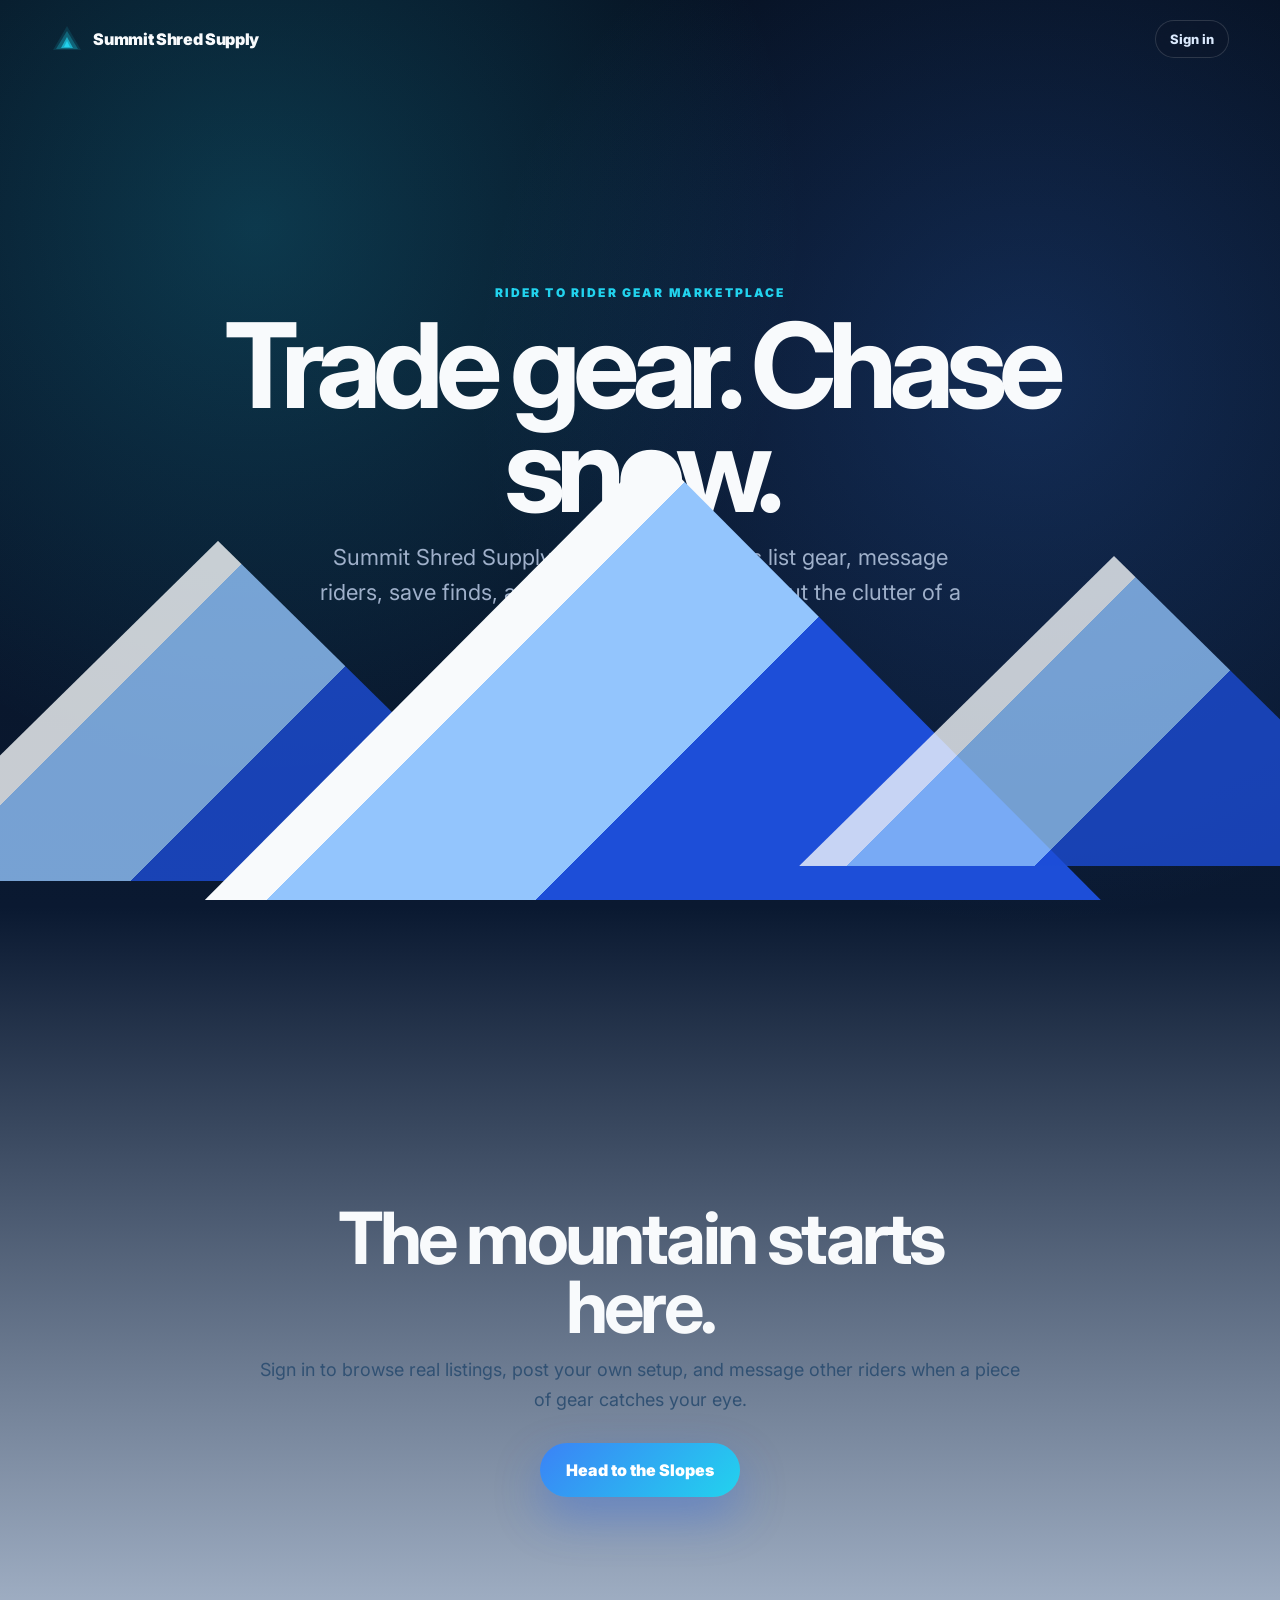
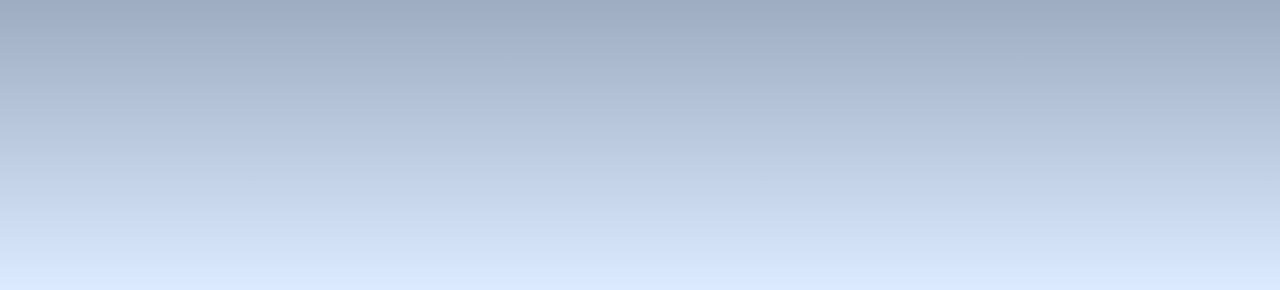
==== index.html @ 9e888ef9 "big stuff" ====
<!doctype html>
<html lang="en">
  <head>
    <meta charset="UTF-8" />
    <meta name="viewport" content="width=device-width, initial-scale=1.0" />
    <title>Summit Shred Supply</title>
    <link rel="preconnect" href="https://fonts.googleapis.com" />
    <link rel="preconnect" href="https://fonts.gstatic.com" crossorigin />
    <link href="https://fonts.googleapis.com/css2?family=Inter:wght@400;500;600;700;800;900&display=swap" rel="stylesheet" />
    <style>
      :root {
        color-scheme: dark;
        --bg: #07101f;
        --ice: #dbeafe;
        --text: #f8fafc;
        --muted: #9fb0ca;
        --blue: #3b82f6;
        --cyan: #22d3ee;
      }

      * { box-sizing: border-box; }

      body {
        margin: 0;
        min-height: 100vh;
        font-family: Inter, system-ui, sans-serif;
        background: var(--bg);
        color: var(--text);
        overflow-x: hidden;
      }

      .landing {
        position: relative;
        min-height: 210vh;
        overflow: hidden;
        background:
          radial-gradient(circle at 20% 12%, rgba(34,211,238,.2), transparent 28%),
          radial-gradient(circle at 80% 20%, rgba(59,130,246,.22), transparent 30%),
          linear-gradient(180deg, #061020 0%, #0a1931 48%, #dbeafe 100%);
      }

      .snow-layer {
        position: fixed;
        inset: 0;
        pointer-events: none;
        z-index: 4;
        opacity: 0;
        transition: opacity 700ms ease;
      }

      body.snow-active .snow-layer { opacity: 1; }

      .flake {
        position: absolute;
        top: -12px;
        width: 4px;
        height: 4px;
        border-radius: 50%;
        background: rgba(255,255,255,.9);
        animation: fall linear infinite;
      }

      @keyframes fall {
        to { transform: translate3d(var(--drift), 110vh, 0); }
      }

      .nav {
        position: fixed;
        inset: 0 0 auto;
        z-index: 5;
        display: flex;
        align-items: center;
        justify-content: space-between;
        padding: 20px clamp(18px, 4vw, 56px);
      }

      .brand {
        display: inline-flex;
        align-items: center;
        gap: 10px;
        color: var(--text);
        text-decoration: none;
        font-weight: 900;
        letter-spacing: -.02em;
      }

      .brand svg { width: 32px; height: 32px; color: var(--cyan); }

      .nav__link {
        color: var(--ice);
        text-decoration: none;
        font-size: 13px;
        font-weight: 800;
        padding: 10px 14px;
        border: 1px solid rgba(255,255,255,.14);
        border-radius: 999px;
        background: rgba(15,23,42,.46);
        backdrop-filter: blur(14px);
      }

      .hero {
        position: sticky;
        top: 0;
        min-height: 100vh;
        display: grid;
        place-items: center;
        padding: 120px 22px 90px;
      }

      .hero__copy {
        width: min(980px, 100%);
        text-align: center;
        transform: translateY(calc(var(--scroll, 0) * -80px));
      }

      .eyebrow {
        color: var(--cyan);
        font-size: 12px;
        font-weight: 900;
        letter-spacing: .18em;
        text-transform: uppercase;
      }

      h1 {
        margin: 14px 0 18px;
        font-size: clamp(48px, 10vw, 118px);
        line-height: .88;
        letter-spacing: -.07em;
      }

      .hero p {
        width: min(680px, 100%);
        margin: 0 auto;
        color: var(--muted);
        font-size: clamp(17px, 2vw, 22px);
        line-height: 1.6;
      }

      .mountain-scene {
        position: absolute;
        inset: auto -5vw 0;
        height: 44vh;
        z-index: 1;
      }

      .peak {
        position: absolute;
        bottom: 0;
        width: 60vw;
        height: 42vh;
        background: linear-gradient(135deg, #f8fafc 0 38%, #93c5fd 38% 58%, #1d4ed8 58%);
        clip-path: polygon(50% 0, 100% 100%, 0 100%);
        filter: drop-shadow(0 -30px 60px rgba(37,99,235,.22));
      }

      .peak--left { left: -8vw; transform: scale(.9); opacity: .8; }
      .peak--mid { left: 21vw; height: 50vh; width: 70vw; }
      .peak--right { right: -12vw; transform: scale(.82); opacity: .78; }

      .slope-panel {
        position: relative;
        z-index: 3;
        min-height: 100vh;
        display: grid;
        place-items: center;
        padding: 90px 22px;
      }

      .slope-panel__inner {
        width: min(760px, 100%);
        text-align: center;
      }

      .slope-panel h2 {
        margin: 0 0 14px;
        font-size: clamp(34px, 6vw, 72px);
        line-height: .96;
        letter-spacing: -.05em;
      }

      .slope-panel p {
        margin: 0 auto 28px;
        color: #315173;
        font-size: 18px;
        line-height: 1.65;
      }

      .slope-cta {
        display: inline-flex;
        align-items: center;
        justify-content: center;
        min-height: 54px;
        padding: 0 26px;
        border-radius: 999px;
        background: linear-gradient(135deg, var(--blue), var(--cyan));
        color: #fff;
        text-decoration: none;
        font-size: 16px;
        font-weight: 900;
        box-shadow: 0 20px 46px rgba(37,99,235,.35);
        opacity: 0;
        transform: translateY(18px) scale(.96);
        transition: opacity 520ms ease, transform 520ms cubic-bezier(.2,.9,.2,1);
      }

      body.snow-active .slope-cta {
        opacity: 1;
        transform: none;
      }

      @media (max-width: 680px) {
        .nav { padding: 16px; }
        .nav__link { display: none; }
        .mountain-scene { height: 34vh; }
      }
    </style>
  </head>
  <body>
    <div class="snow-layer" id="snowLayer" aria-hidden="true"></div>
    <main class="landing">
      <nav class="nav">
        <a class="brand" href="/index.html" aria-label="Summit Shred Supply home">
          <svg viewBox="0 0 32 32" fill="none" aria-hidden="true">
            <path d="M16 3L30 27H2L16 3Z" fill="currentColor" opacity=".12"/>
            <path d="M16 8L27 26H5L16 8Z" fill="currentColor" opacity=".28"/>
            <path d="M16 14L22 25H10L16 14Z" fill="currentColor" opacity=".65"/>
            <path d="M16 18L19 24H13L16 18Z" fill="currentColor"/>
          </svg>
          <span>Summit Shred Supply</span>
        </a>
        <a class="nav__link" href="/auth.html">Sign in</a>
      </nav>

      <section class="hero">
        <div class="hero__copy">
          <div class="eyebrow">Rider to rider gear marketplace</div>
          <h1>Trade gear. Chase snow.</h1>
          <p>Summit Shred Supply helps snowboarders list gear, message riders, save finds, and finish local orders without the clutter of a generic marketplace.</p>
        </div>
        <div class="mountain-scene" aria-hidden="true">
          <div class="peak peak--left"></div>
          <div class="peak peak--mid"></div>
          <div class="peak peak--right"></div>
        </div>
      </section>

      <section class="slope-panel">
        <div class="slope-panel__inner">
          <h2>The mountain starts here.</h2>
          <p>Sign in to browse real listings, post your own setup, and message other riders when a piece of gear catches your eye.</p>
          <a class="slope-cta" href="/auth.html">Head to the Slopes</a>
        </div>
      </section>
    </main>

    <script>
      const snowLayer = document.getElementById('snowLayer');
      for (let i = 0; i < 90; i += 1) {
        const flake = document.createElement('span');
        flake.className = 'flake';
        flake.style.left = `${Math.random() * 100}%`;
        flake.style.setProperty('--drift', `${(Math.random() - .5) * 160}px`);
        flake.style.animationDuration = `${7 + Math.random() * 9}s`;
        flake.style.animationDelay = `${Math.random() * -12}s`;
        flake.style.opacity = `${.35 + Math.random() * .65}`;
        flake.style.width = flake.style.height = `${2 + Math.random() * 4}px`;
        snowLayer.appendChild(flake);
      }

      const update = () => {
        const progress = Math.min(1, window.scrollY / Math.max(1, window.innerHeight * .7));
        document.documentElement.style.setProperty('--scroll', progress.toFixed(3));
        document.body.classList.toggle('snow-active', progress > .62);
      };
      window.addEventListener('scroll', update, { passive: true });
      update();
    </script>
  </body>
</html>
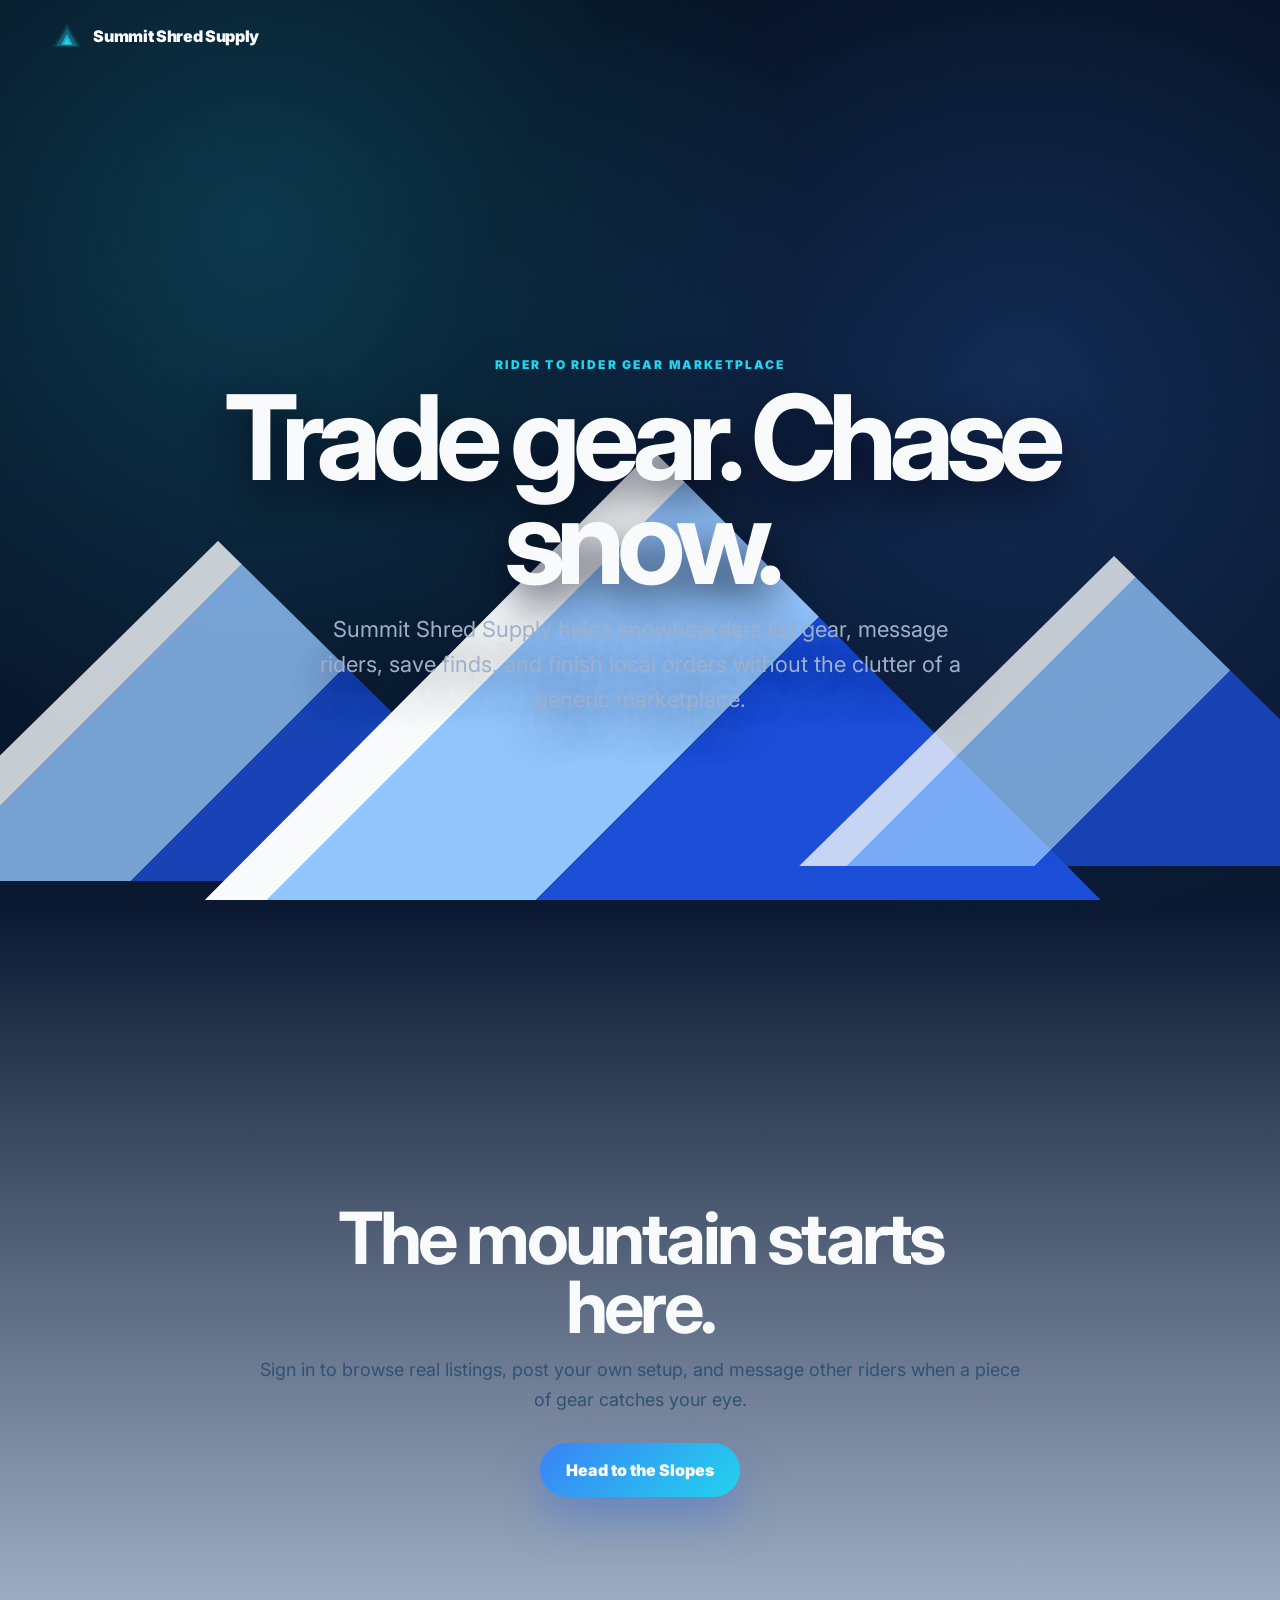
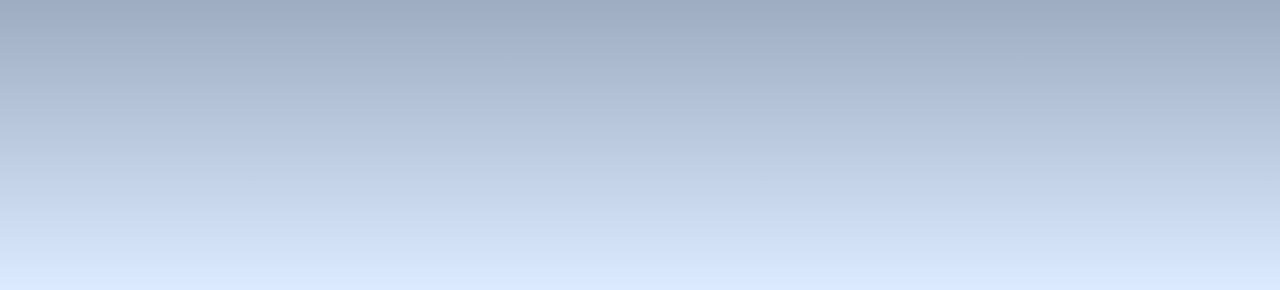
==== commit c67c5cf3: "uiiii" ====
--- a/index.html
+++ b/index.html
@@ -86,18 +86,6 @@
 
       .brand svg { width: 32px; height: 32px; color: var(--cyan); }
 
-      .nav__link {
-        color: var(--ice);
-        text-decoration: none;
-        font-size: 13px;
-        font-weight: 800;
-        padding: 10px 14px;
-        border: 1px solid rgba(255,255,255,.14);
-        border-radius: 999px;
-        background: rgba(15,23,42,.46);
-        backdrop-filter: blur(14px);
-      }
-
       .hero {
         position: sticky;
         top: 0;
@@ -108,9 +96,13 @@
       }
 
       .hero__copy {
+        position: relative;
+        z-index: 3;
         width: min(980px, 100%);
         text-align: center;
-        transform: translateY(calc(var(--scroll, 0) * -80px));
+        margin-top: 16vh;
+        text-shadow: 0 18px 42px rgba(2,6,23,.72);
+        transform: translateY(calc(var(--scroll, 0) * -44px));
       }
 
       .eyebrow {
@@ -210,7 +202,6 @@
 
       @media (max-width: 680px) {
         .nav { padding: 16px; }
-        .nav__link { display: none; }
         .mountain-scene { height: 34vh; }
       }
     </style>
@@ -228,7 +219,6 @@
           </svg>
           <span>Summit Shred Supply</span>
         </a>
-        <a class="nav__link" href="/auth.html">Sign in</a>
       </nav>
 
       <section class="hero">
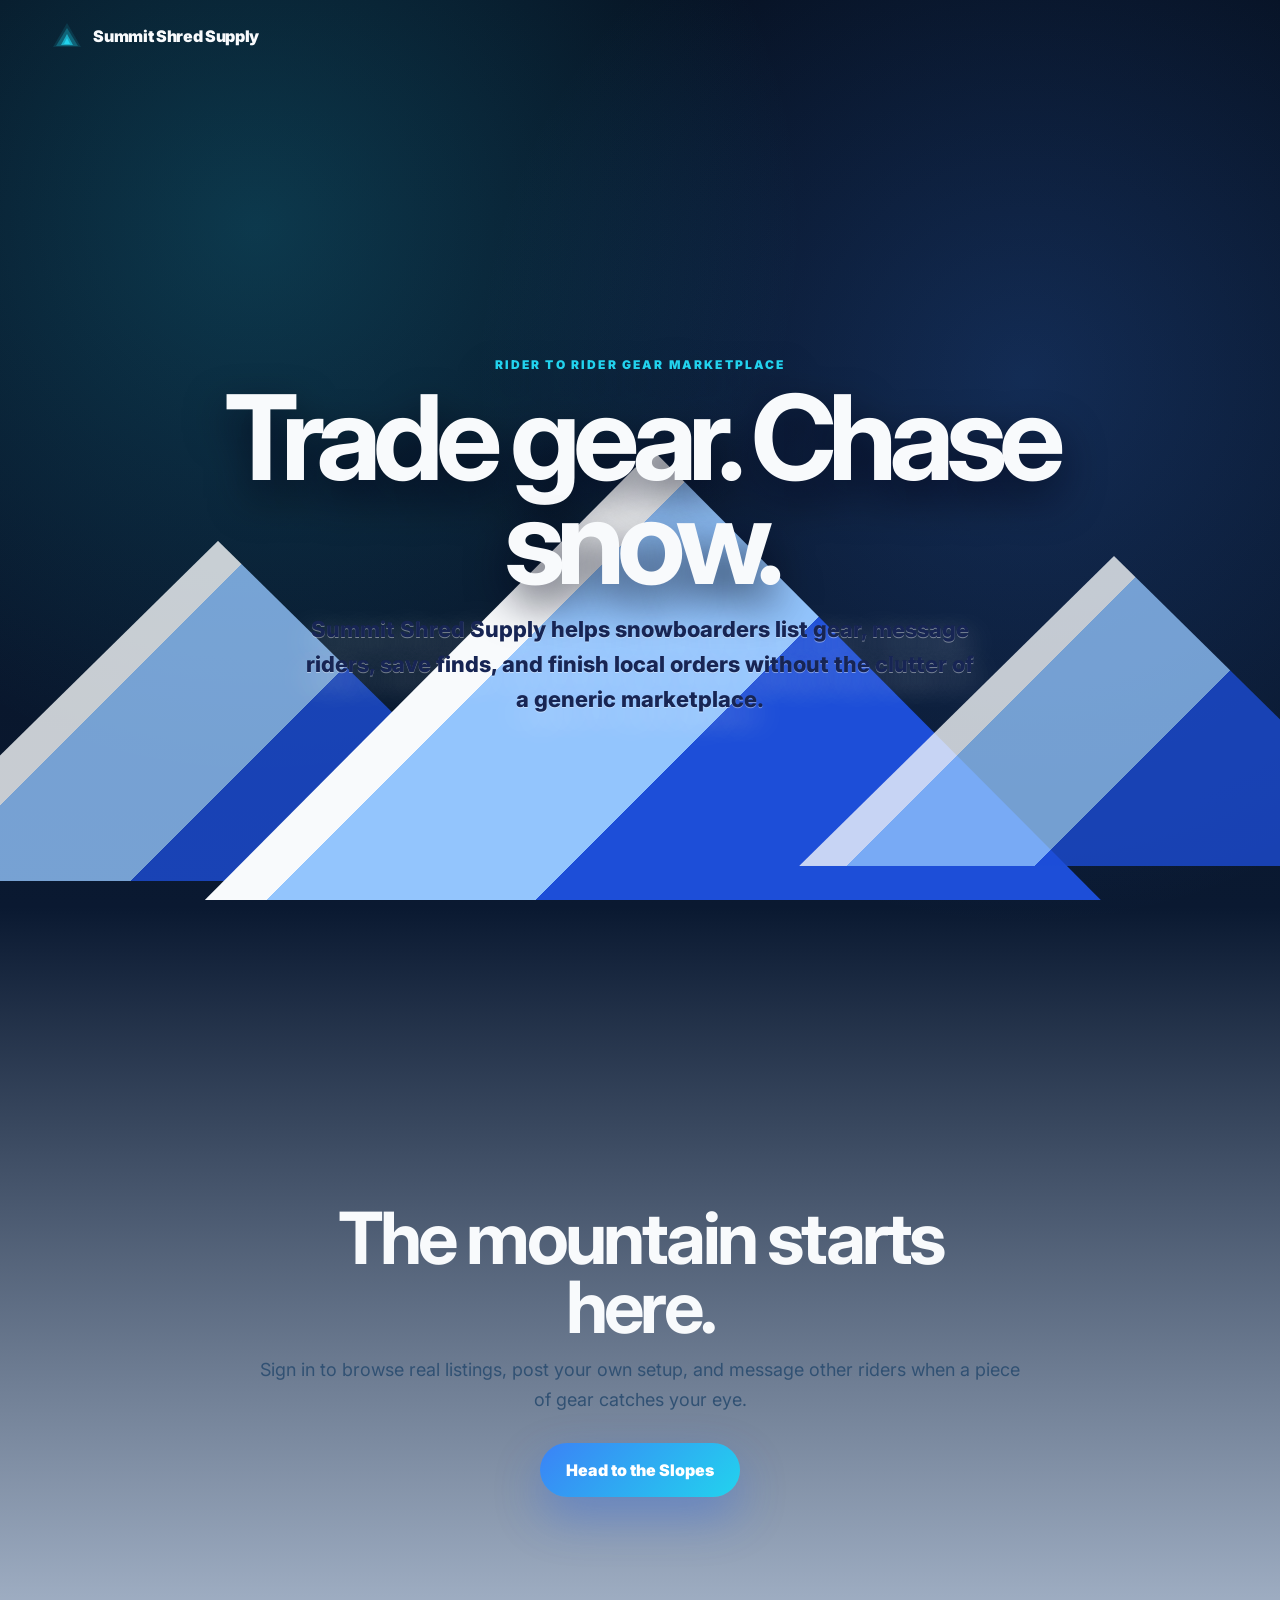
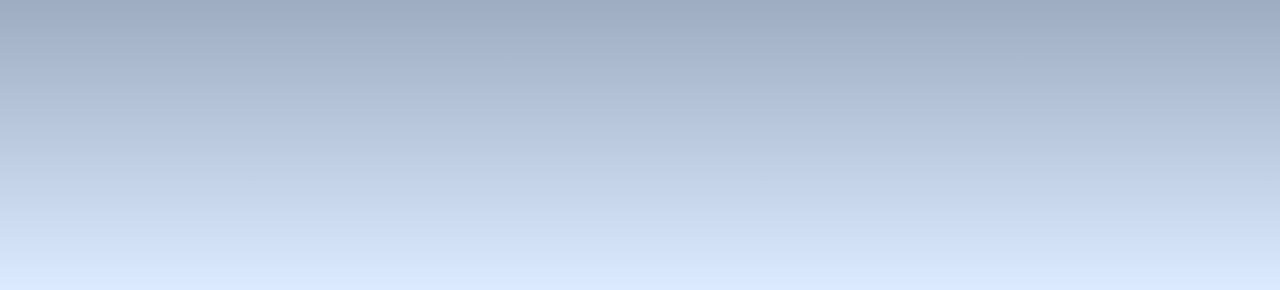
==== commit a694907b: "ui and features" ====
--- a/index.html
+++ b/index.html
@@ -13,7 +13,7 @@
         --bg: #07101f;
         --ice: #dbeafe;
         --text: #f8fafc;
-        --muted: #9fb0ca;
+        --muted: #172554;
         --blue: #3b82f6;
         --cyan: #22d3ee;
       }
@@ -126,6 +126,8 @@
         color: var(--muted);
         font-size: clamp(17px, 2vw, 22px);
         line-height: 1.6;
+        font-weight: 800;
+        text-shadow: 0 1px 0 rgba(255,255,255,.4), 0 12px 30px rgba(255,255,255,.5);
       }
 
       .mountain-scene {
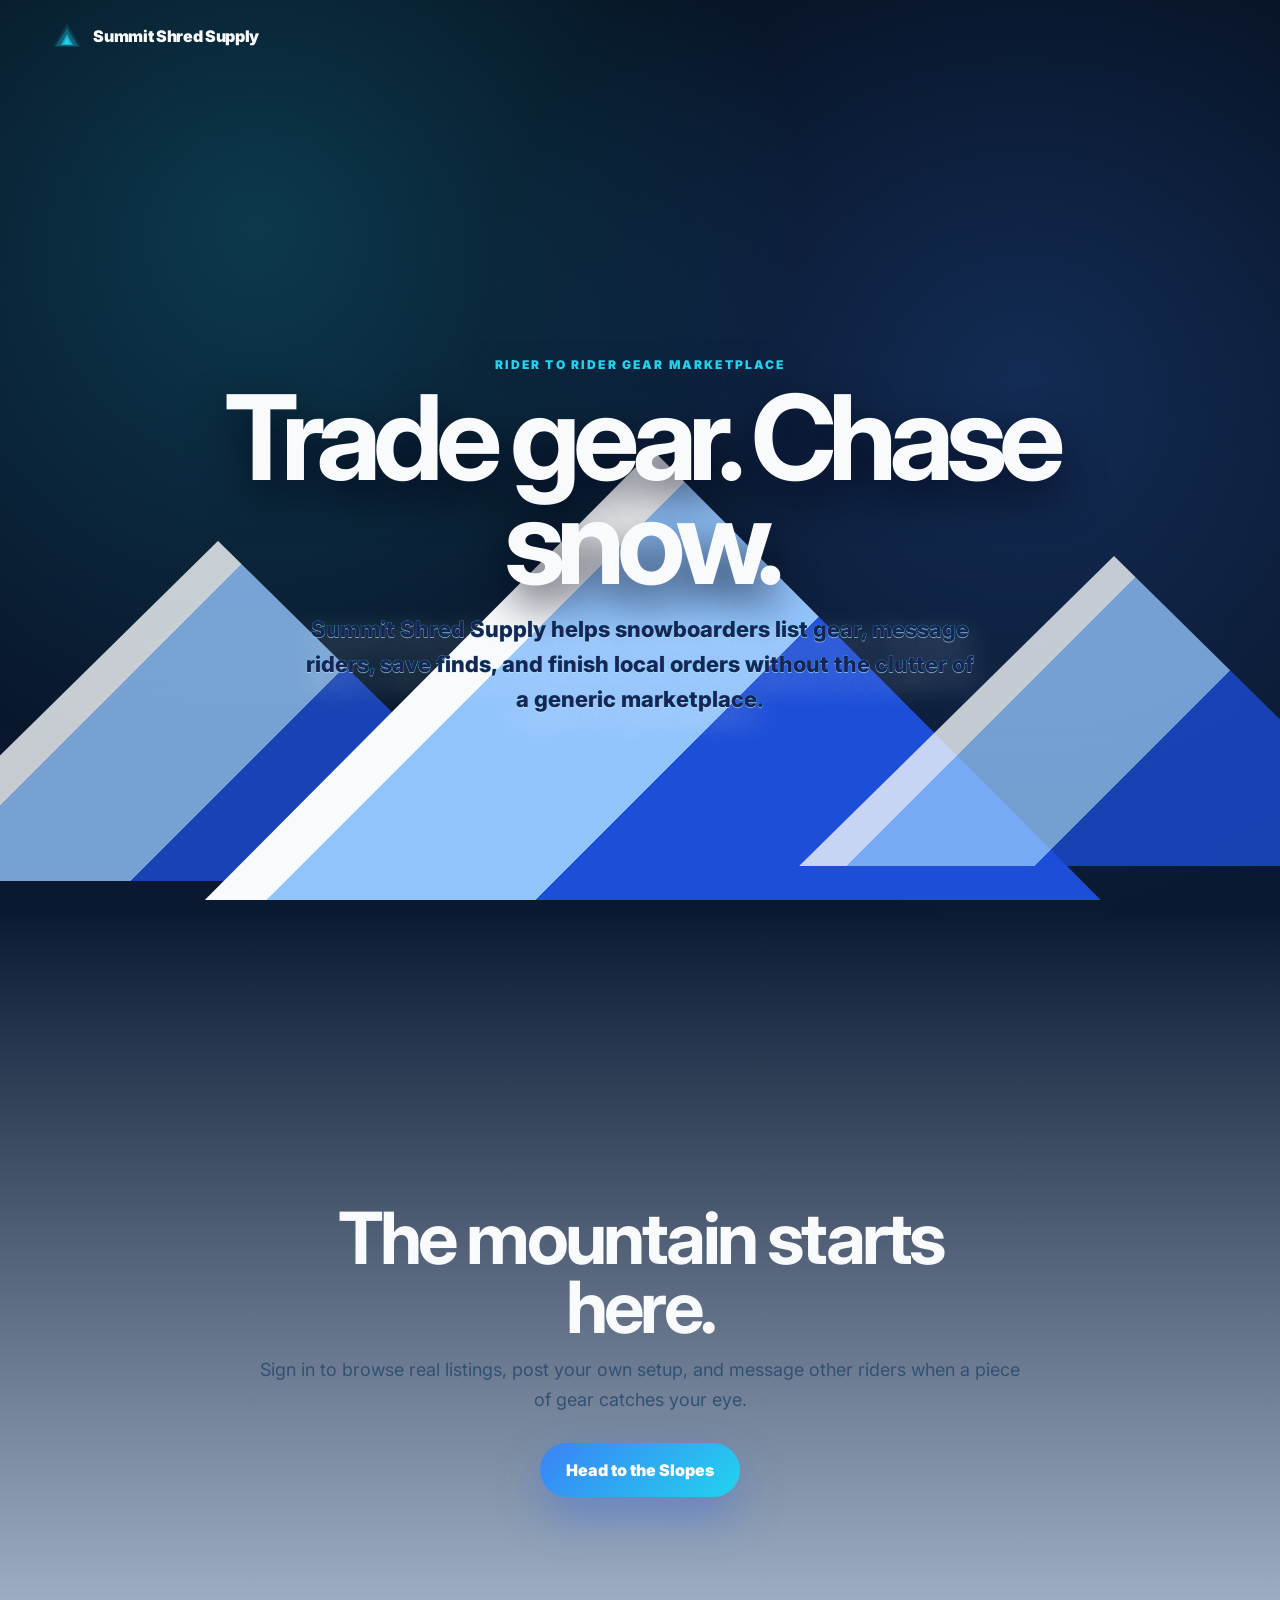
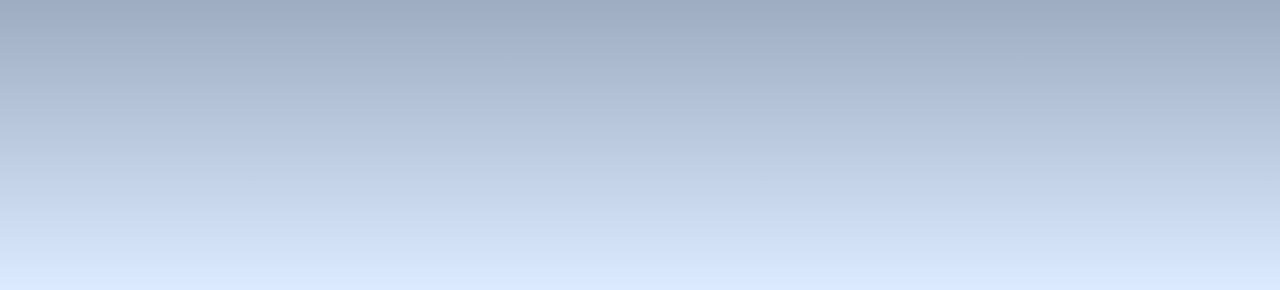
==== commit b00476e3: "almost done for the night" ====
--- a/index.html
+++ b/index.html
@@ -128,6 +128,8 @@
         line-height: 1.6;
         font-weight: 800;
         text-shadow: 0 1px 0 rgba(255,255,255,.4), 0 12px 30px rgba(255,255,255,.5);
+        -webkit-text-stroke: .45px #22d3ee;
+        paint-order: stroke fill;
       }
 
       .mountain-scene {
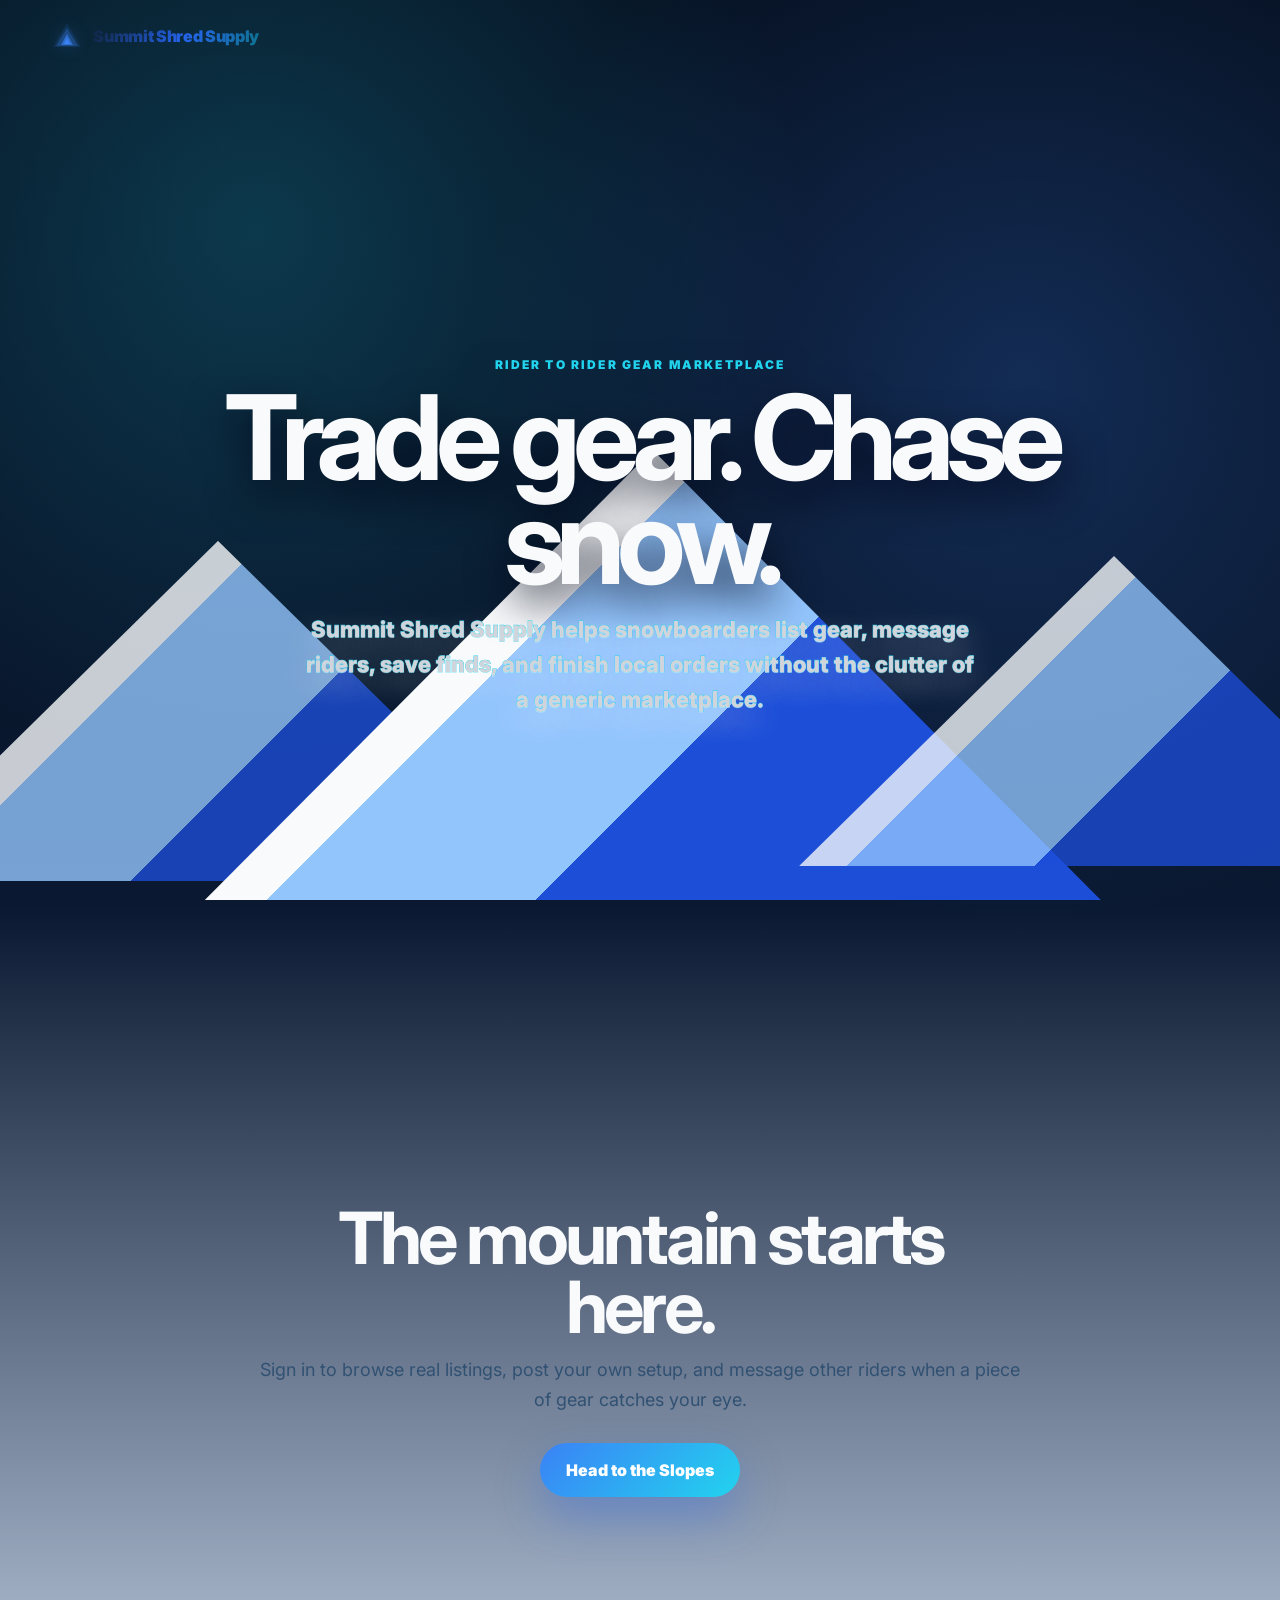
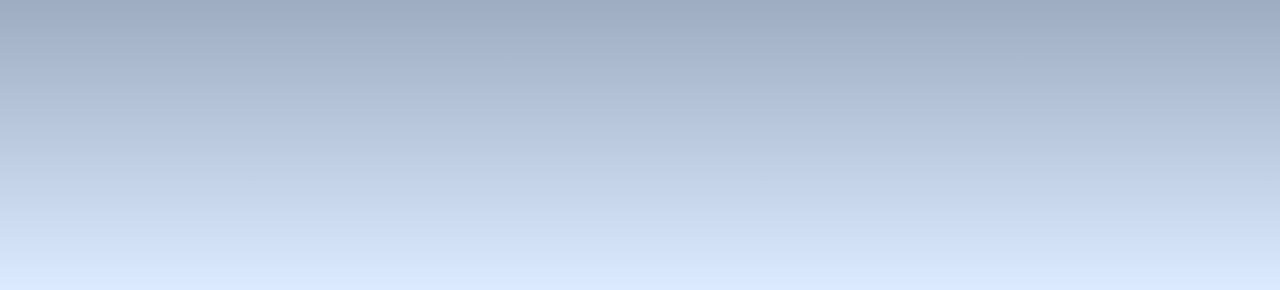
==== commit 39e339ec: "wow" ====
--- a/index.html
+++ b/index.html
@@ -78,13 +78,24 @@
         display: inline-flex;
         align-items: center;
         gap: 10px;
-        color: var(--text);
         text-decoration: none;
         font-weight: 900;
         letter-spacing: -.02em;
       }
 
-      .brand svg { width: 32px; height: 32px; color: var(--cyan); }
+      .brand svg {
+        width: 32px;
+        height: 32px;
+        color: var(--blue);
+        filter: drop-shadow(0 0 8px rgba(59,130,246,.4));
+      }
+
+      .brand span {
+        background: linear-gradient(120deg, #10233f 0%, #2563eb 55%, #0e7490 100%);
+        -webkit-background-clip: text;
+        -webkit-text-fill-color: transparent;
+        background-clip: text;
+      }
 
       .hero {
         position: sticky;
@@ -123,12 +134,12 @@
       .hero p {
         width: min(680px, 100%);
         margin: 0 auto;
-        color: var(--muted);
+        color: #d1d5db;
         font-size: clamp(17px, 2vw, 22px);
         line-height: 1.6;
         font-weight: 800;
         text-shadow: 0 1px 0 rgba(255,255,255,.4), 0 12px 30px rgba(255,255,255,.5);
-        -webkit-text-stroke: .45px #22d3ee;
+        -webkit-text-stroke: .9px #22d3ee;
         paint-order: stroke fill;
       }
 
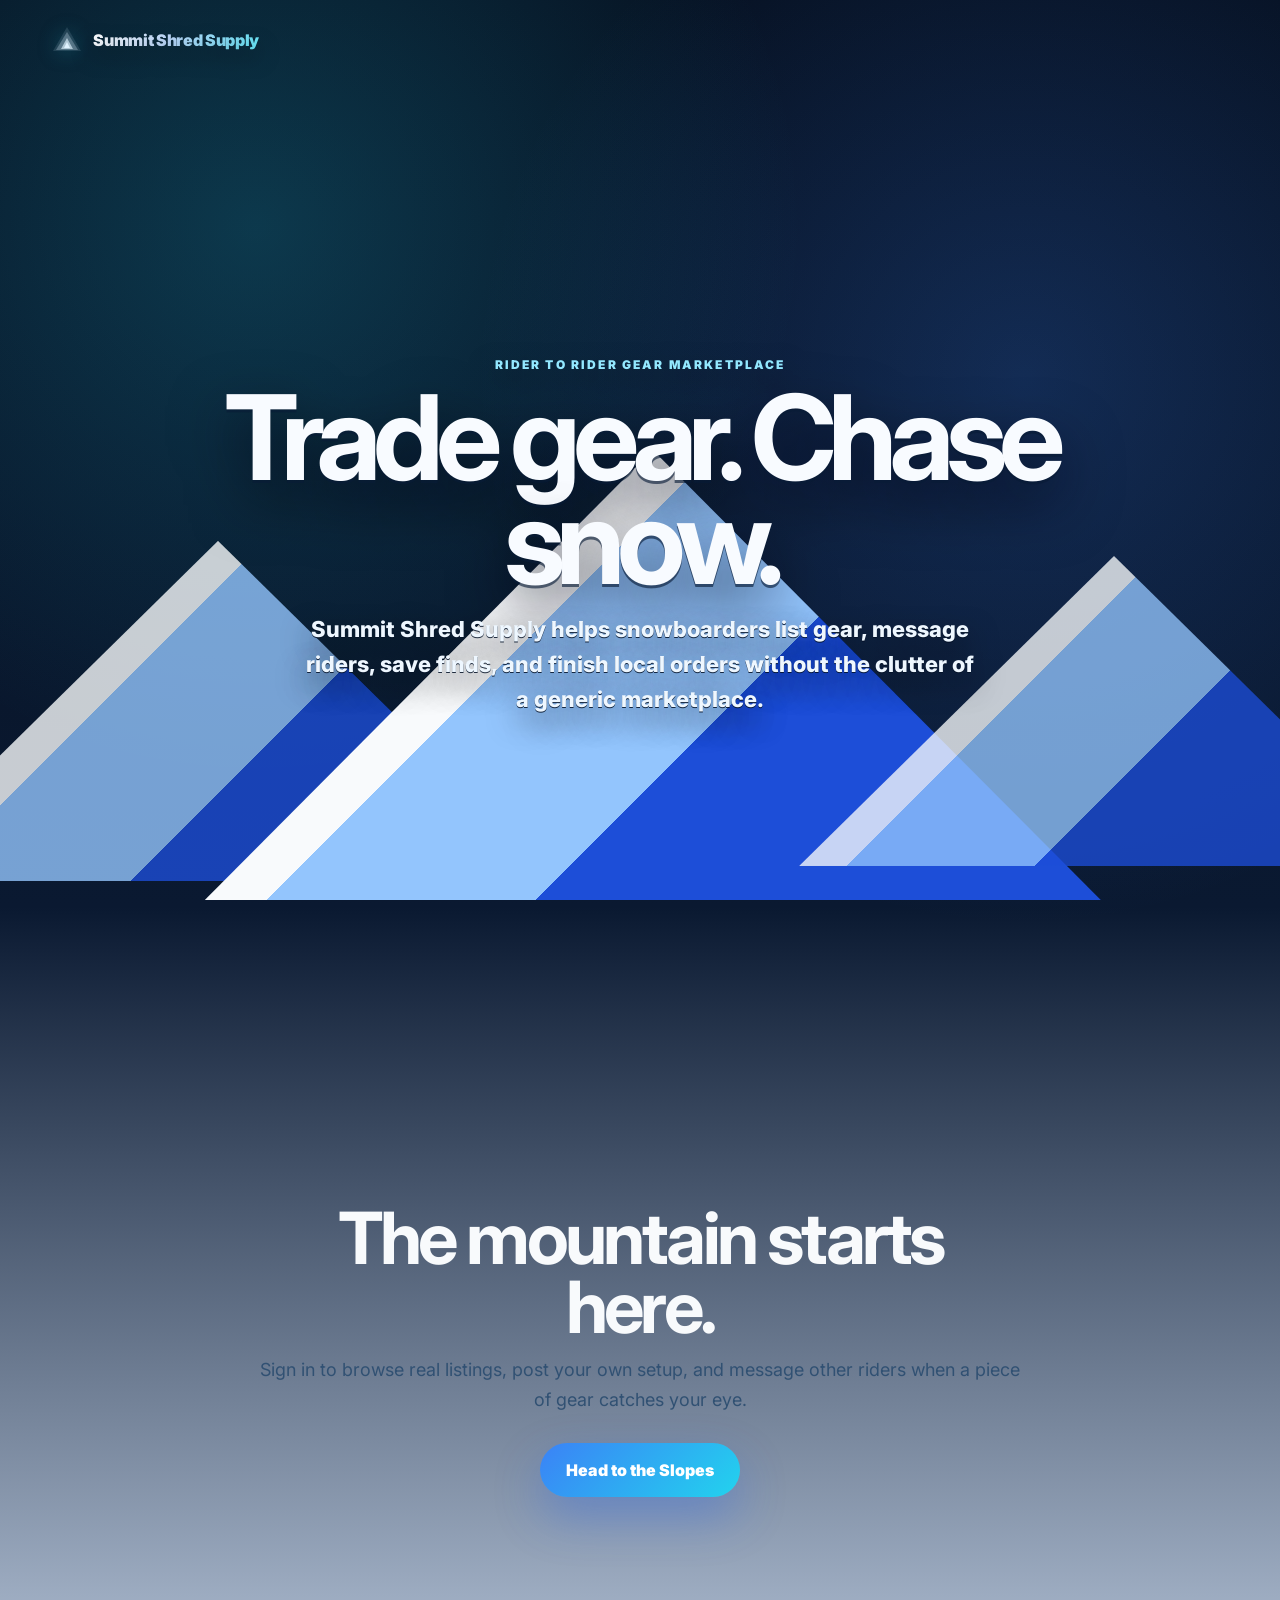
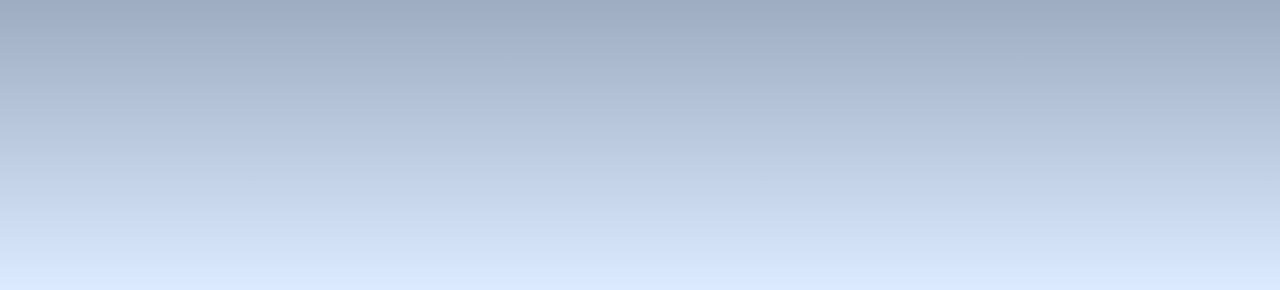
==== commit 2ce19455: "UI" ====
--- a/index.html
+++ b/index.html
@@ -78,20 +78,27 @@
         display: inline-flex;
         align-items: center;
         gap: 10px;
+        position: relative;
+        padding: 4px 0;
         text-decoration: none;
         font-weight: 900;
         letter-spacing: -.02em;
+        text-shadow: 0 10px 24px rgba(2, 6, 23, .44);
       }
 
       .brand svg {
+        position: relative;
+        z-index: 1;
         width: 32px;
         height: 32px;
-        color: var(--blue);
-        filter: drop-shadow(0 0 8px rgba(59,130,246,.4));
+        color: #e0f2fe;
+        filter: drop-shadow(0 0 10px rgba(34,211,238,.5));
       }
 
       .brand span {
-        background: linear-gradient(120deg, #10233f 0%, #2563eb 55%, #0e7490 100%);
+        position: relative;
+        z-index: 1;
+        background: linear-gradient(120deg, #ffffff 0%, #bfdbfe 46%, #67e8f9 100%);
         -webkit-background-clip: text;
         -webkit-text-fill-color: transparent;
         background-clip: text;
@@ -117,11 +124,12 @@
       }
 
       .eyebrow {
-        color: var(--cyan);
+        color: #93e8ff;
         font-size: 12px;
         font-weight: 900;
         letter-spacing: .18em;
         text-transform: uppercase;
+        text-shadow: 0 10px 28px rgba(2,6,23,.62);
       }
 
       h1 {
@@ -129,18 +137,22 @@
         font-size: clamp(48px, 10vw, 118px);
         line-height: .88;
         letter-spacing: -.07em;
+        color: #f8fbff;
+        text-shadow:
+          0 3px 0 rgba(8, 28, 55, .62),
+          0 24px 58px rgba(2,6,23,.66);
       }
 
       .hero p {
         width: min(680px, 100%);
         margin: 0 auto;
-        color: #d1d5db;
+        color: #eef7ff;
         font-size: clamp(17px, 2vw, 22px);
         line-height: 1.6;
         font-weight: 800;
-        text-shadow: 0 1px 0 rgba(255,255,255,.4), 0 12px 30px rgba(255,255,255,.5);
-        -webkit-text-stroke: .9px #22d3ee;
-        paint-order: stroke fill;
+        text-shadow:
+          0 1px 0 rgba(3, 18, 38, .86),
+          0 12px 30px rgba(2,6,23,.72);
       }
 
       .mountain-scene {
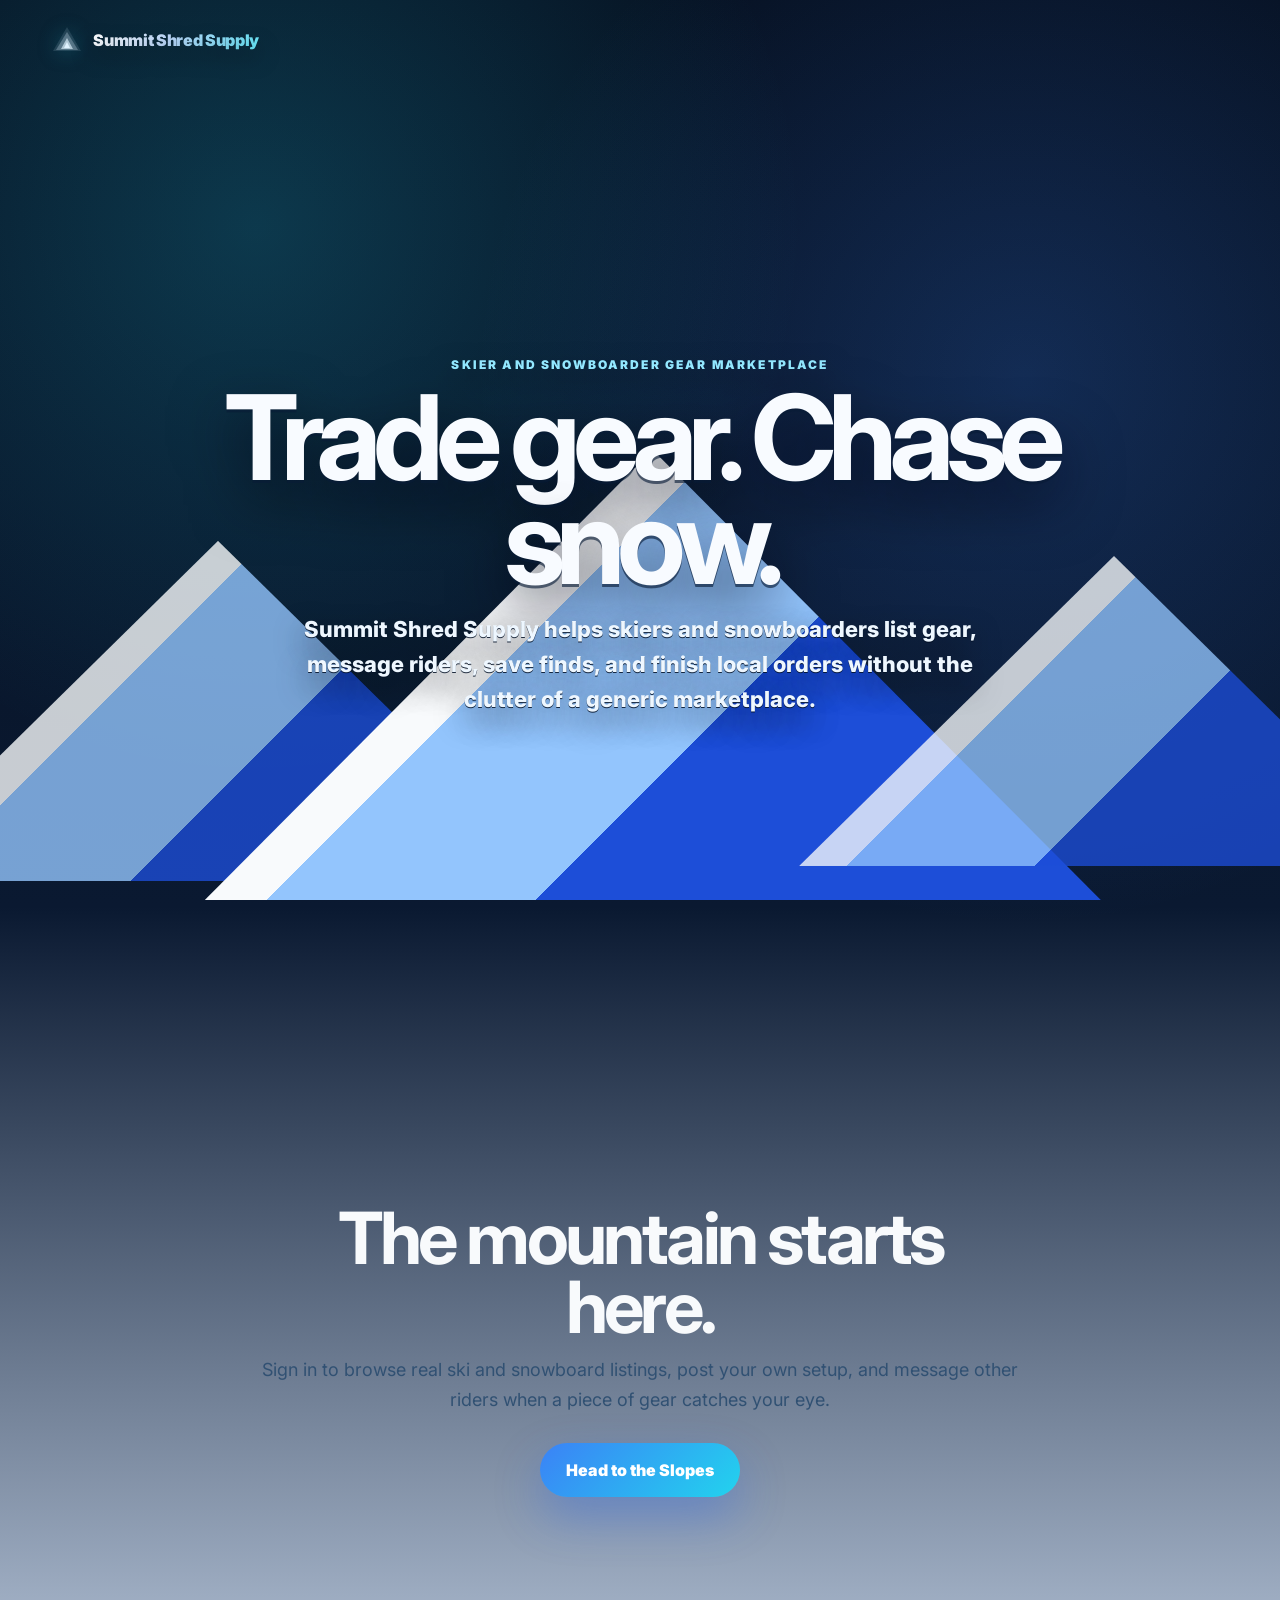
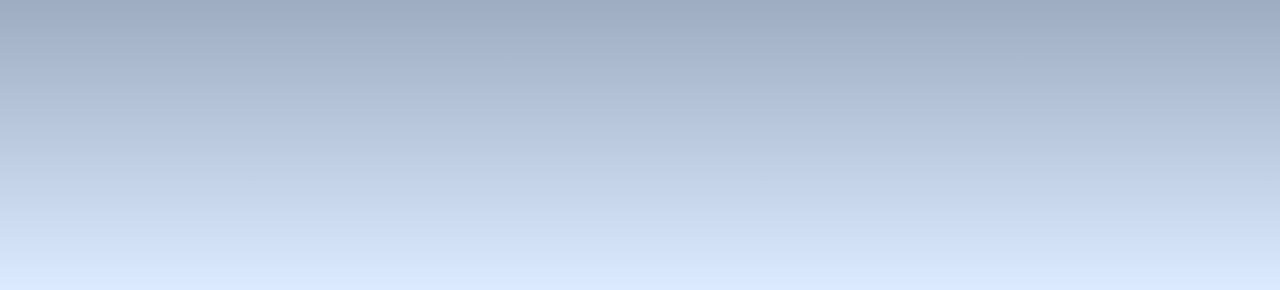
==== commit 7cc63eea: "how many ui changes does it take for me to give up" ====
--- a/index.html
+++ b/index.html
@@ -4,6 +4,7 @@
     <meta charset="UTF-8" />
     <meta name="viewport" content="width=device-width, initial-scale=1.0" />
     <title>Summit Shred Supply</title>
+    <link rel="icon" type="image/svg+xml" href="/images/summit-shred-logo.svg" />
     <link rel="preconnect" href="https://fonts.googleapis.com" />
     <link rel="preconnect" href="https://fonts.gstatic.com" crossorigin />
     <link href="https://fonts.googleapis.com/css2?family=Inter:wght@400;500;600;700;800;900&display=swap" rel="stylesheet" />
@@ -250,9 +251,9 @@
 
       <section class="hero">
         <div class="hero__copy">
-          <div class="eyebrow">Rider to rider gear marketplace</div>
+          <div class="eyebrow">Skier and snowboarder gear marketplace</div>
           <h1>Trade gear. Chase snow.</h1>
-          <p>Summit Shred Supply helps snowboarders list gear, message riders, save finds, and finish local orders without the clutter of a generic marketplace.</p>
+          <p>Summit Shred Supply helps skiers and snowboarders list gear, message riders, save finds, and finish local orders without the clutter of a generic marketplace.</p>
         </div>
         <div class="mountain-scene" aria-hidden="true">
           <div class="peak peak--left"></div>
@@ -264,7 +265,7 @@
       <section class="slope-panel">
         <div class="slope-panel__inner">
           <h2>The mountain starts here.</h2>
-          <p>Sign in to browse real listings, post your own setup, and message other riders when a piece of gear catches your eye.</p>
+          <p>Sign in to browse real ski and snowboard listings, post your own setup, and message other riders when a piece of gear catches your eye.</p>
           <a class="slope-cta" href="/auth.html">Head to the Slopes</a>
         </div>
       </section>
